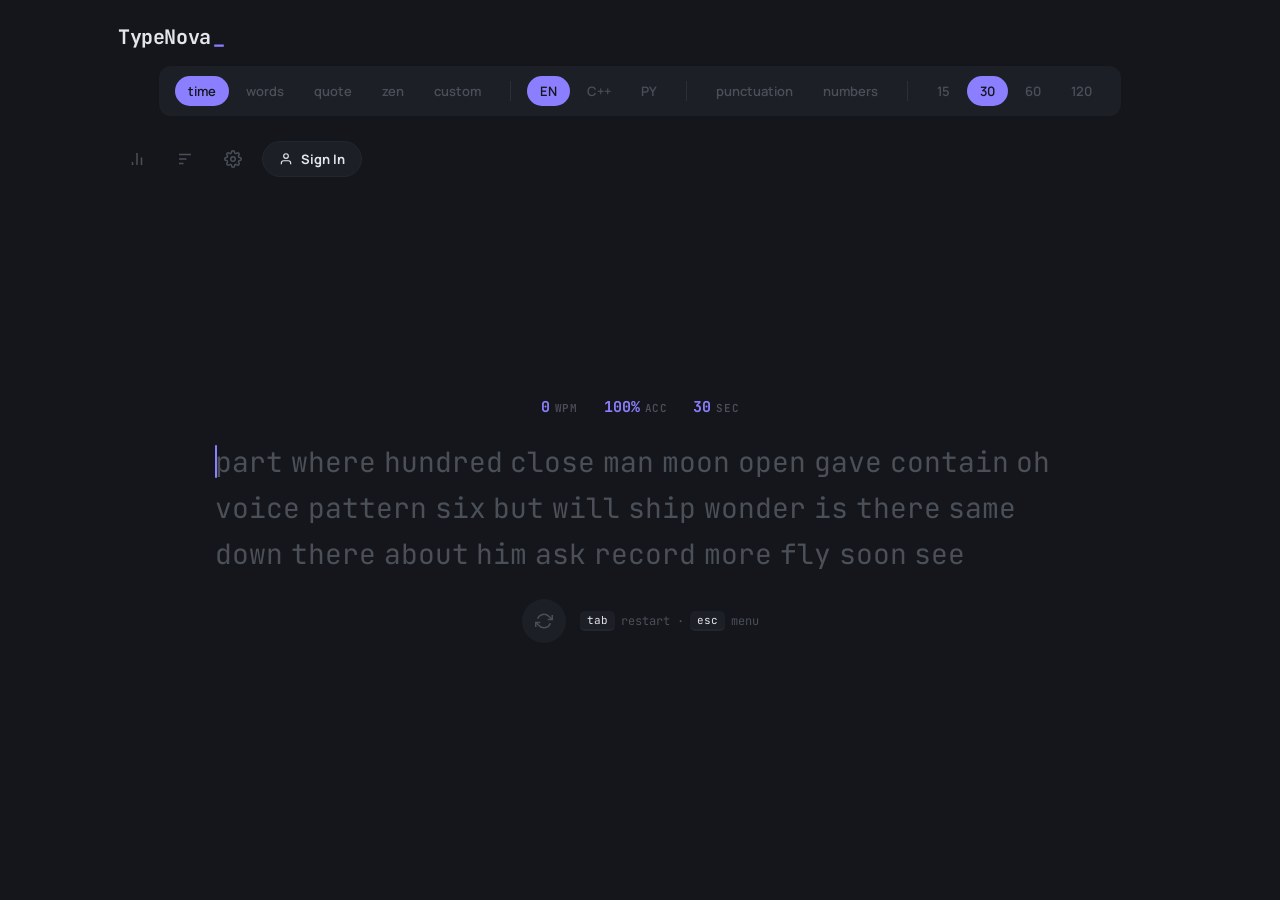
==== typenova_pro.html @ 2ad36eed "Type nova pro" ====
<!DOCTYPE html>
<html lang="en">
<head>
<meta charset="UTF-8">
<meta name="viewport" content="width=device-width, initial-scale=1.0, viewport-fit=cover">
<title>TypeNova Ultimate Edition</title>
<meta name="description" content="A fast, keyboard-first typing speed test with leaderboards, badges, and live stats.">
<link rel="preconnect" href="https://fonts.googleapis.com">
<link rel="preconnect" href="https://fonts.gstatic.com" crossorigin>
<link href="https://fonts.googleapis.com/css2?family=Manrope:wght@400;500;600;700;800&family=JetBrains+Mono:wght@400;500;600;700&family=Fira+Code:wght@400;500;600&family=IBM+Plex+Mono:wght@400;500;600&family=Space+Mono:wght@400;700&family=Roboto+Mono:wght@400;500;600&family=Source+Code+Pro:wght@400;500;600&display=swap" rel="stylesheet">
<style>
/* ============================= RESET & TOKENS ============================= */
*,*::before,*::after{box-sizing:border-box;margin:0;padding:0;}
html{color-scheme:dark;}
:root{
  --bg:#14161b; --panel:#1c1f26; --panel-2:#22262f; --text:#e4e6eb; --sub:#4b4f58;
  --error:#ff5c7a; --accent:#8b7fff; --accent2:#5eead4;
  --font-ui:'Manrope',sans-serif; --font-mono:'JetBrains Mono',monospace;
  --radius:10px; --shadow:0 20px 60px -20px rgba(0,0,0,.6);
}
.fs-sm{--test-fs:22px;} .fs-md{--test-fs:28px;} .fs-lg{--test-fs:34px;} .fs-xl{--test-fs:42px;}
@media (prefers-reduced-motion:reduce){ *,*::before,*::after{animation-duration:0.001ms !important;animation-iteration-count:1 !important;transition-duration:0.001ms !important;} }

body{
  min-height:100vh; background:var(--bg); color:var(--text); font-family:var(--font-ui);
  overflow-x:hidden; transition:background .25s ease,color .25s ease;
}
button,input,textarea{font:inherit;color:inherit;background:none;border:none;outline:none;}
button{cursor:pointer;} ul{list-style:none;} svg{display:block;}
::selection{background:var(--accent);color:var(--bg);}

/* ============================= LAYOUT & TOP BAR ============================= */
#app{ min-height:100vh; display:flex; flex-direction:column; max-width:1100px; margin:0 auto; padding:24px 28px 40px; }
#topBar{ display:flex; align-items:center; justify-content:space-between; gap:16px; flex-wrap:wrap; padding-bottom:22px; }
#logo{ font-family:var(--font-mono); font-weight:700; font-size:20px; letter-spacing:-0.02em; display:flex; align-items:center; gap:2px; user-select:none; }
#logo span{color:var(--accent);} #logoCaret{color:var(--accent); animation:blink 1s steps(1) infinite;}

#topRight{display:flex;align-items:center;gap:10px;}
.iconBtn{ width:38px;height:38px; display:flex;align-items:center;justify-content:center; border-radius:8px; color:var(--sub); transition:all .15s ease; }
.iconBtn:hover{background:var(--panel);color:var(--text);} .iconBtn:active{transform:scale(0.92);}
.iconBtn svg{width:18px;height:18px;}

/* Auth Button */
.userBtn { display: flex; align-items: center; gap: 8px; padding: 8px 16px; border-radius: 20px; background: var(--panel); color: var(--text); font-size: 13px; font-weight: 700; border: 1px solid var(--panel-2); transition: all 0.2s ease; cursor:pointer;}
.userBtn:hover { background: var(--panel-2); border-color: var(--accent); color: var(--accent); }
.userBtn svg { width: 14px; height: 14px; }
.userAvatar { width:20px; height:20px; border-radius:50%; background:var(--accent); color:var(--bg); display:none; align-items:center; justify-content:center; font-size:10px; font-weight:800; }

/* ---- mode config row ---- */
#modeConfig{ display:flex; align-items:center; justify-content:center; gap:10px; flex-wrap:wrap; padding:10px 16px; background:var(--panel); border-radius:12px; margin:0 auto 8px; transition:all .2s ease; }
#modeConfig.hidden{display:none;}
.configGroup{display:flex;align-items:center;gap:4px;flex-wrap:wrap;}
.configDivider{width:1px;height:20px;background:var(--sub);opacity:.35;margin:0 6px;}
.chip{ padding:6px 13px; border-radius:20px; font-size:13px; font-weight:600; color:var(--sub); display:flex;align-items:center;gap:6px; transition:all .15s ease; white-space:nowrap; }
.chip:hover{color:var(--text);} .chip.active{color:var(--bg);background:var(--accent);}
.chip svg{width:13px;height:13px;}
.toggleBtn.active{color:var(--accent2);background:transparent;}
.toggleBtn.active::after{content:'';display:inline-block;width:5px;height:5px;border-radius:50%;background:var(--accent2);margin-left:2px;}

#customPanel{ width:100%; display:flex; flex-direction:column; gap:10px; padding-top:8px; }
#customPanel.hidden{display:none;}
#customText{ width:100%;min-height:90px;resize:vertical; background:var(--panel-2); border-radius:8px;padding:12px; font-family:var(--font-mono);font-size:14px; color:var(--text); }
#customStartBtn{ align-self:flex-end; padding:8px 16px;border-radius:8px; background:var(--accent);color:var(--bg); font-weight:700;font-size:13px; }

/* ============================= TEST AREA ============================= */
#testWrap{ flex:1; display:flex; flex-direction:column; align-items:center; justify-content:center; gap:22px; padding:20px 0 40px; min-height:52vh; }
#liveStats{ display:flex;gap:26px; font-family:var(--font-mono); color:var(--accent); font-size:15px;font-weight:600; height:20px; }
#liveStats span{display:flex;align-items:baseline;gap:5px;}
#liveStats .lbl{color:var(--sub);font-size:11px;font-weight:600;text-transform:uppercase;letter-spacing:.06em;}
#liveStats .hidden{display:none;}

#typingArea{ position:relative; width:100%; max-width:850px; outline:none; cursor:text; }
#wordsViewport{ overflow:hidden; height:calc(var(--test-fs) * 1.65 * 3); transition:opacity .15s ease; }
#typingArea.blurred #wordsViewport{filter:blur(5px);opacity:.5;}
#focusHint{ position:absolute;inset:0; display:none; align-items:center;justify-content:center; font-size:14px;color:var(--sub); pointer-events:none; }
#typingArea.blurred #focusHint{display:flex;}

#wordsTrack{ display:flex;flex-wrap:wrap; align-content:flex-start; font-family:var(--font-mono); font-size:var(--test-fs); line-height:1.65; will-change:transform; transition:transform .2s ease; }
.word{ position:relative; margin:0 0.28em 0 0; white-space:nowrap; }
.letter{color:var(--sub);transition:color .06s ease;}
.letter.correct{color:var(--text);} .letter.incorrect{color:var(--error);} .letter.extra{color:var(--error);opacity:.65;}
.letter.missed{color:var(--error);text-decoration:underline;text-decoration-style:dotted;text-underline-offset:3px;}
.word.shake{animation:shake .18s ease;} .letter.flash{animation:flash .18s ease;}

#caret{ position:absolute;top:0;left:0; background:var(--accent); border-radius:1px; pointer-events:none; transition:transform .1s cubic-bezier(.3,.9,.4,1),opacity .1s ease; }
#caret.instant{transition:opacity .1s ease;} #caret.blink{animation:blink 1s steps(1) infinite;}
#caret.style-line{width:2px;} #caret.style-block{opacity:.28;} #caret.style-underline{opacity:1;} #caret.style-off{display:none;}
#hiddenInput{ position:absolute; opacity:0;pointer-events:none; width:1px;height:1px; }

#restartRow{ display:flex;align-items:center;gap:14px; }
#restartBtn{ width:44px;height:44px;border-radius:50%; background:var(--panel);color:var(--sub); display:flex;align-items:center;justify-content:center; transition:all .2s ease; }
#restartBtn:hover{background:var(--panel-2);color:var(--accent);}
#restartBtn.spin{transform:rotate(-360deg);}
#restartBtn svg{width:18px;height:18px;}
.hintText{font-size:12px;color:var(--sub);font-family:var(--font-mono);display:flex;align-items:center;gap:6px;}
kbd{ background:var(--panel); padding:2px 7px;border-radius:5px; font-family:var(--font-mono);font-size:11px; color:var(--text); border-bottom:2px solid var(--panel-2); }
#finishZenBtn{display:none;} #finishZenBtn.show{display:flex;}

/* ============================= RESULTS ============================= */
#resultsScreen{ flex:1; display:flex; flex-direction:column; align-items:center; justify-content:center; gap:26px; padding:20px 0 40px; animation:fadeUp .4s ease; }
#resultsScreen.hidden{display:none;}
#resultHead{ display:flex;align-items:baseline;gap:34px;flex-wrap:wrap;justify-content:center; }
#resultWpmBlock{text-align:left;}
#resultWpmBig{ font-family:var(--font-mono); font-weight:700; font-size:96px; line-height:1; color:var(--accent); letter-spacing:-0.03em; }
#resultWpmLabel{ font-size:13px;color:var(--sub);text-transform:uppercase;letter-spacing:.08em;font-weight:700;margin-top:6px; }
#resultAccBlock #resultAccBig{ font-family:var(--font-mono);font-weight:700;font-size:52px;color:var(--accent2);line-height:1; }
#resultAccBlock{text-align:left;}

#pbBadge{ display:none; align-items:center;gap:6px; padding:6px 14px;border-radius:20px; background:rgba(94,234,212,.12); color:var(--accent2); font-weight:700;font-size:12.5px; animation:pulse 1.6s ease infinite; }
#pbBadge.show{display:inline-flex;}
#failBadge{ display:none; padding:6px 14px;border-radius:20px; background:rgba(255,92,122,.12); color:var(--error);font-weight:700;font-size:12.5px; }
#failBadge.show{display:inline-block;}

#newBadgesPanel { display:none; flex-direction:column; align-items:center; gap:12px; padding:16px; background:var(--panel); border-radius:12px; border:1px solid var(--accent); animation:pulse 2s infinite; }
.badgeItem { display:inline-flex; align-items:center; gap:6px; padding:6px 12px; border-radius:20px; background:var(--panel-2); font-size:12px; font-weight:700; color:var(--accent2); }

#resultStatsGrid{ display:grid; grid-template-columns:repeat(4,minmax(110px,1fr)); gap:22px 34px; font-family:var(--font-mono); }
.statCell .statVal{font-size:20px;font-weight:600;color:var(--text);} .statCell .statLbl{font-size:11px;color:var(--sub);text-transform:uppercase;letter-spacing:.06em;margin-top:3px;}

#chartWrap{ width:100%;max-width:760px; background:var(--panel); border-radius:14px; padding:18px 18px 8px; }
#chartLegend{display:flex;gap:18px;font-size:11.5px;color:var(--sub);padding-bottom:6px;font-family:var(--font-mono);}
#chartLegend span{display:flex;align-items:center;gap:6px;}
.legendDot{width:8px;height:8px;border-radius:50%;}
#wpmChart{width:100%;height:170px;}
.chartLine{fill:none;stroke-width:2;stroke-linejoin:round;stroke-linecap:round;}
.chartLineWpm{stroke:var(--accent);} .chartLineRaw{stroke:var(--accent2);stroke-dasharray:4 4;opacity:.7;}
.chartErrTick{fill:var(--error);} .chartAxisText{fill:var(--sub);font-family:var(--font-mono);font-size:9px;} .chartGrid{stroke:var(--sub);stroke-opacity:.12;}

#recentWrap{width:100%;max-width:760px;}
#recentWrap h4{font-size:11px;color:var(--sub);text-transform:uppercase;letter-spacing:.07em;margin-bottom:8px;font-weight:700;}
#recentList{display:flex;flex-direction:column;gap:4px;}
.recentRow{ display:flex;justify-content:space-between;align-items:center; padding:8px 12px;border-radius:8px;background:var(--panel); font-family:var(--font-mono);font-size:12.5px;color:var(--sub); }
.recentRow b{color:var(--text);} .recentRow .rMode{color:var(--sub);}

#resultActions{display:flex;gap:12px;}
.btnPrimary,.btnGhost{ padding:11px 22px;border-radius:10px;font-weight:700;font-size:13.5px; display:flex;align-items:center;gap:8px; transition:transform .15s ease,background .15s ease; }
.btnPrimary{background:var(--accent);color:var(--bg);} .btnPrimary:hover{transform:translateY(-1px);}
.btnGhost{background:var(--panel);color:var(--text);} .btnGhost:hover{background:var(--panel-2);}

/* ============================= OVERLAYS ============================= */
.overlay{ position:fixed;inset:0; background:rgba(6,7,9,.6); backdrop-filter:blur(6px); display:flex;align-items:center;justify-content:center; z-index:50; padding:24px; animation:fadeIn .15s ease; }
.overlay.hidden{display:none;}
.modalPanel{ width:100%;max-width:640px;max-height:80vh;overflow-y:auto; background:var(--panel);border-radius:16px; padding:26px 26px 30px; box-shadow:var(--shadow); }
.modalPanel::-webkit-scrollbar{width:8px;} .modalPanel::-webkit-scrollbar-thumb{background:var(--panel-2);border-radius:8px;}
.modalHead{display:flex;justify-content:space-between;align-items:center;margin-bottom:18px;}
.modalHead h2{font-size:17px;font-weight:800; display:flex; align-items:center; gap:8px;}

/* Auth & Leaderboard Custom UI */
.authInput { width:100%; background:var(--panel-2); color:var(--text); padding:12px 16px; border-radius:10px; font-size:14px; font-family:var(--font-mono); margin-bottom:12px; border:1px solid transparent; transition:border 0.2s;}
.authInput:focus { border-color:var(--accent); }
.authBtn { width:100%; padding:12px; border-radius:10px; background:var(--accent); color:var(--bg); font-weight:700; font-size:14px; margin-top:8px; transition:transform 0.1s;}
.authBtn:active { transform:scale(0.98); }
.lbRow { display:flex; justify-content:space-between; align-items:center; padding:12px 16px; border-radius:10px; background:var(--panel-2); margin-bottom:8px; transition:transform 0.1s; }
.lbRow:hover { transform:translateX(4px); border-left:3px solid var(--accent); }
.lbRank { font-family:var(--font-mono); font-weight:800; font-size:16px; color:var(--sub); width:30px; }
.lbUser { flex:1; font-weight:700; font-size:14px; display:flex; align-items:center; gap:8px;}
.lbWpm { font-family:var(--font-mono); font-weight:800; font-size:20px; color:var(--accent); }
.lbBadges { display:flex; gap:4px; margin-right: 12px; }
.badgeIcon { font-size:14px; cursor:help; }

/* Settings Panels */
.settingsSection{margin-bottom:22px;}
.settingsSection h3{ font-size:11px;color:var(--sub);text-transform:uppercase;letter-spacing:.08em; margin-bottom:12px;font-weight:700; }
.settingRow{ display:flex;justify-content:space-between;align-items:center; padding:9px 0;gap:14px;flex-wrap:wrap; }
.settingRow > span:first-child{font-size:13.5px;color:var(--text);font-weight:600;}
.segGroup{display:flex;gap:4px;background:var(--panel-2);padding:3px;border-radius:9px;}
.segGroup button{ padding:6px 12px;border-radius:6px;font-size:12px;font-weight:700;color:var(--sub); transition:all .15s ease; }
.segGroup button.active{background:var(--accent);color:var(--bg);}
.switch{ width:38px;height:22px;border-radius:20px;background:var(--panel-2); position:relative;transition:background .15s ease;flex-shrink:0; }
.switch::after{ content:'';position:absolute;top:2px;left:2px;width:18px;height:18px;border-radius:50%; background:var(--sub);transition:transform .15s ease,background .15s ease; }
.switch.on{background:rgba(139,127,255,.25);} .switch.on::after{transform:translateX(16px);background:var(--accent);}

.themeGrid{display:grid;grid-template-columns:repeat(auto-fill,minmax(130px,1fr));gap:10px;}
.themeSwatch{ display:flex;align-items:center;gap:8px; padding:8px 10px;border-radius:9px;background:var(--panel-2); border:1.5px solid transparent; font-size:12px;font-weight:700; transition:border-color .15s ease; }
.themeSwatch.active{border-color:var(--accent);}
.swatchDots{display:flex;gap:3px;} .swatchDot{width:9px;height:9px;border-radius:50%;}
select.selectMini{ background:var(--panel-2);padding:7px 10px;border-radius:7px;font-size:12.5px;font-weight:600; max-width:170px; }
input[type=range]{width:110px;accent-color:var(--accent);}
.settingsFooterRow{display:flex;gap:10px;margin-top:6px;}
.smallGhostBtn{ padding:8px 14px;border-radius:8px;background:var(--panel-2);color:var(--sub);font-size:12px;font-weight:700; }
.smallGhostBtn:hover{color:var(--error);}

/* ---- command palette ---- */
#paletteInputRow{display:flex;align-items:center;gap:10px;padding:14px 18px;border-bottom:1px solid var(--panel-2);}
#paletteInputRow svg{width:16px;height:16px;color:var(--sub);flex-shrink:0;}
#paletteInput{flex:1;font-size:14px;color:var(--text);} #paletteInput::placeholder{color:var(--sub);}
#paletteList{max-height:340px;overflow-y:auto;padding:8px;}
.paletteItem{ display:flex;justify-content:space-between;align-items:center; padding:10px 12px;border-radius:8px;font-size:13.5px;color:var(--text); cursor:pointer;}
.paletteItem .pCat{color:var(--sub);font-size:11px;} .paletteItem.sel{background:var(--panel-2);}
.paletteEmpty{padding:20px;text-align:center;color:var(--sub);font-size:13px;}

/* ---- toast ---- */
#toast{ position:fixed;bottom:26px;left:50%; transform:translate(-50%,20px); background:var(--panel);color:var(--text); padding:11px 20px;border-radius:24px; font-size:13px;font-weight:600; box-shadow:var(--shadow); opacity:0;pointer-events:none; transition:opacity .2s ease,transform .2s ease; z-index:80; display:flex;align-items:center;gap:8px; }
#toast.show{opacity:1;transform:translate(-50%,0);} #toast .dot{width:6px;height:6px;border-radius:50%;background:var(--accent2);}

/* ============================= ANIMATIONS ============================= */
@keyframes blink{0%,50%{opacity:1;}50.01%,100%{opacity:0;}}
@keyframes shake{ 0%,100%{transform:translateX(0);} 25%{transform:translateX(-4px);} 75%{transform:translateX(4px);} }
@keyframes flash{0%{filter:brightness(1.8);}100%{filter:brightness(1);}}
@keyframes fadeUp{from{opacity:0;transform:translateY(14px);}to{opacity:1;transform:translateY(0);}}
@keyframes fadeIn{from{opacity:0;}to{opacity:1;}}
@keyframes pulse{0%,100%{box-shadow:0 0 0 0 rgba(94,234,212,.35);}50%{box-shadow:0 0 0 6px rgba(94,234,212,0);}}

@media (max-width:720px){
  #app{padding:16px 16px 28px;} #resultWpmBig{font-size:64px;} #resultAccBlock #resultAccBig{font-size:36px;}
  #resultStatsGrid{grid-template-columns:repeat(2,1fr);gap:16px 24px;}
  .fs-md{--test-fs:22px;} .fs-lg{--test-fs:26px;} .fs-xl{--test-fs:32px;}
  #resultHead{gap:20px;} #modeConfig{gap:6px;padding:8px 10px;} .configDivider{margin:0 3px;}
}
</style>
</head>
<body>
<div id="app">

  <!-- ===================== TOP BAR ===================== -->
  <header id="topBar">
    <div id="logo">TypeNova<span id="logoCaret">_</span></div>

    <div id="modeConfig">
      <div class="configGroup" id="modeGroup">
        <button class="chip active" data-mode="time">time</button>
        <button class="chip" data-mode="words">words</button>
        <button class="chip" data-mode="quote">quote</button>
        <button class="chip" data-mode="zen">zen</button>
        <button class="chip" data-mode="custom">custom</button>
      </div>
      <div class="configDivider" id="divider1"></div>
      
      <div class="configGroup" id="langGroup">
        <button class="chip active" data-lang="english">EN</button>
        <button class="chip" data-lang="c_code">C++</button>
        <button class="chip" data-lang="python">PY</button>
      </div>
      <div class="configDivider" id="divider3"></div>

      <div class="configGroup" id="toggleGroup">
        <button class="chip toggleBtn" data-toggle="punctuation">punctuation</button>
        <button class="chip toggleBtn" data-toggle="numbers">numbers</button>
      </div>
      <div class="configDivider" id="divider2"></div>
      <div class="configGroup" id="amountGroup">
        <!-- Injected via JS -->
      </div>

      <div id="customPanel" class="hidden">
        <textarea id="customText" placeholder="Paste or type the text you want to practice on…"></textarea>
        <button id="customStartBtn">Start test →</button>
      </div>
    </div>

    <div id="topRight">
      <button class="iconBtn" id="leaderboardBtn" title="Global Leaderboard">
        <svg viewBox="0 0 24 24" fill="none" stroke="currentColor" stroke-width="2"><path d="M18 20V10M12 20V4M6 20v-4"/></svg>
      </button>
      <button class="iconBtn" id="paletteBtn" title="Command menu (Esc)">
        <svg viewBox="0 0 24 24" fill="none" stroke="currentColor" stroke-width="2"><path d="M4 6h16M4 12h10M4 18h6"/></svg>
      </button>
      <button class="iconBtn" id="settingsBtn" title="Settings">
        <svg viewBox="0 0 24 24" fill="none" stroke="currentColor" stroke-width="2"><circle cx="12" cy="12" r="3"/><path d="M19.4 15a1.65 1.65 0 00.33 1.82l.06.06a2 2 0 11-2.83 2.83l-.06-.06a1.65 1.65 0 00-1.82-.33 1.65 1.65 0 00-1 1.51V21a2 2 0 01-4 0v-.09A1.65 1.65 0 009 19.4a1.65 1.65 0 00-1.82.33l-.06.06a2 2 0 11-2.83-2.83l.06-.06A1.65 1.65 0 004.6 15a1.65 1.65 0 00-1.51-1H3a2 2 0 010-4h.09A1.65 1.65 0 004.6 9a1.65 1.65 0 00-.33-1.82l-.06-.06a2 2 0 112.83-2.83l.06.06A1.65 1.65 0 009 4.6a1.65 1.65 0 001-1.51V3a2 2 0 014 0v.09a1.65 1.65 0 001 1.51 1.65 1.65 0 001.82-.33l.06-.06a2 2 0 112.83 2.83l-.06.06A1.65 1.65 0 0019.4 9a1.65 1.65 0 001.51 1H21a2 2 0 010 4h-.09a1.65 1.65 0 00-1.51 1z"/></svg>
      </button>
      <button class="userBtn" id="authTriggerBtn">
        <div class="userAvatar" id="userAvatar">?</div>
        <svg id="authIcon" viewBox="0 0 24 24" fill="none" stroke="currentColor" stroke-width="2"><path d="M20 21v-2a4 4 0 0 0-4-4H8a4 4 0 0 0-4 4v2"/><circle cx="12" cy="7" r="4"/></svg>
        <span id="authLabel">Sign In</span>
      </button>
    </div>
  </header>

  <!-- ===================== TEST AREA ===================== -->
  <main id="testWrap">
    <div id="liveStats">
      <span id="liveWpmWrap"><b id="liveWpm">0</b><span class="lbl">wpm</span></span>
      <span id="liveAccWrap"><b id="liveAcc">100%</b><span class="lbl">acc</span></span>
      <span id="liveTimeWrap"><b id="liveTime">30</b><span class="lbl" id="liveTimeLbl">sec</span></span>
    </div>
    <div id="typingArea" tabindex="0">
      <div id="wordsViewport"><div id="wordsTrack"></div></div>
      <div id="caret" class="style-line"></div>
      <div id="focusHint">click here or press any key to focus</div>
      <input id="hiddenInput" autocomplete="off" autocapitalize="off" autocorrect="off" spellcheck="false" maxlength="1">
    </div>
    <div id="restartRow">
      <button id="restartBtn" title="Restart (Tab)"><svg viewBox="0 0 24 24" fill="none" stroke="currentColor" stroke-width="2"><path d="M23 4v6h-6M1 20v-6h6"/><path d="M3.51 9a9 9 0 0114.85-3.36L23 10M1 14l4.64 4.36A9 9 0 0020.49 15"/></svg></button>
      <span class="hintText"><kbd>tab</kbd> restart · <kbd>esc</kbd> menu</span>
      <button id="finishZenBtn" class="btnGhost">Finish test</button>
    </div>
  </main>

  <!-- ===================== RESULTS ===================== -->
  <section id="resultsScreen" class="hidden">
    <div id="resultHead">
      <div id="resultWpmBlock"><div id="resultWpmBig">0</div><div id="resultWpmLabel">words / min</div></div>
      <div id="resultAccBlock"><div id="resultAccBig">0%</div><div id="resultWpmLabel">accuracy</div></div>
      <span id="pbBadge">★ new personal best</span>
      <span id="failBadge">test failed</span>
    </div>

    <!-- Achievement Unlock Notification -->
    <div id="newBadgesPanel">
        <span style="font-size: 11px; color: var(--sub); text-transform: uppercase; font-weight: 800;">Achievement Unlocked!</span>
        <div id="newBadgesContainer" style="display:flex; gap:8px;"></div>
    </div>

    <div id="resultStatsGrid">
      <div class="statCell"><div class="statVal" id="statRaw">0</div><div class="statLbl">raw wpm</div></div>
      <div class="statCell"><div class="statVal" id="statConsistency">0%</div><div class="statLbl">consistency</div></div>
      <div class="statCell"><div class="statVal" id="statChars">0/0/0/0</div><div class="statLbl">chars (ok/err/ex/mis)</div></div>
      <div class="statCell"><div class="statVal" id="statTime">0s</div><div class="statLbl">time</div></div>
      <div class="statCell"><div class="statVal" id="statMode">time 30</div><div class="statLbl">test mode</div></div>
      <div class="statCell"><div class="statVal" id="statDiff">normal</div><div class="statLbl">difficulty</div></div>
    </div>

    <div id="chartWrap">
      <div id="chartLegend">
        <span><i class="legendDot" style="background:var(--accent)"></i>wpm</span>
        <span><i class="legendDot" style="background:var(--accent2)"></i>raw</span>
        <span><i class="legendDot" style="background:var(--error)"></i>error</span>
      </div>
      <svg id="wpmChart" viewBox="0 0 700 170" preserveAspectRatio="none"></svg>
    </div>

    <div id="recentWrap">
      <h4>recent tests</h4>
      <div id="recentList"></div>
    </div>

    <div id="resultActions">
      <button class="btnPrimary" id="nextTestBtn">Next test <kbd style="background:rgba(0,0,0,.2);border-color:transparent;color:inherit">tab</kbd></button>
      <button class="btnGhost" id="repeatTestBtn">Repeat</button>
    </div>
  </section>
</div>

<!-- ===================== AUTH & PROFILE OVERLAY ===================== -->
<div class="overlay hidden" id="authOverlay">
  <div class="modalPanel">
    <div class="modalHead">
      <h2 id="authModalTitle">Sign In</h2>
      <button class="iconBtn" onclick="closeModal('authOverlay')"><svg viewBox="0 0 24 24" fill="none" stroke="currentColor" stroke-width="2"><path d="M18 6L6 18M6 6l12 12"/></svg></button>
    </div>
    <div id="loginView">
        <p style="font-size:13px; color:var(--sub); margin-bottom:20px;">Log in to save your personal bests, earn achievement badges, and climb the global leaderboard.</p>
        <input type="text" id="usernameInput" class="authInput" placeholder="Enter Username (e.g. Guest_Typist)" autocomplete="off">
        <button class="authBtn" onclick="handleLogin()">Authenticate Terminal</button>
    </div>
    <div id="profileView" class="hidden">
        <div style="display:flex; align-items:center; gap:16px; margin-bottom:24px;">
            <div class="userAvatar" id="profileAvatar" style="width:60px; height:60px; font-size:24px; display:flex;">?</div>
            <div>
                <h3 id="profileName" style="font-size:20px; font-weight:800; color:var(--text);">Username</h3>
                <p id="profileHighscore" style="font-size:14px; font-family:var(--font-mono); color:var(--accent);">Highscore: 0 WPM</p>
            </div>
        </div>
        <div style="margin-bottom:20px;">
            <span style="font-size:11px; color:var(--sub); text-transform:uppercase; font-weight:800;">Earned Badges</span>
            <div id="profileBadges" style="display:flex; gap:8px; flex-wrap:wrap; margin-top:8px;"></div>
        </div>
        <button class="authBtn" style="background:var(--panel-2); color:var(--error);" onclick="handleLogout()">Sign Out</button>
    </div>
  </div>
</div>

<!-- ===================== LEADERBOARD OVERLAY ===================== -->
<div class="overlay hidden" id="leaderboardOverlay">
  <div class="modalPanel" style="max-width: 650px;">
    <div class="modalHead">
      <h2><svg viewBox="0 0 24 24" width="20" fill="none" stroke="var(--accent)" stroke-width="2"><path d="M18 20V10M12 20V4M6 20v-4"/></svg> Global Leaderboard</h2>
      <button class="iconBtn" onclick="closeModal('leaderboardOverlay')"><svg viewBox="0 0 24 24" fill="none" stroke="currentColor" stroke-width="2"><path d="M18 6L6 18M6 6l12 12"/></svg></button>
    </div>
    <div id="leaderboardList">
        <!-- Rendered via JS -->
    </div>
  </div>
</div>

<!-- ===================== SETTINGS OVERLAY ===================== -->
<div class="overlay hidden" id="settingsOverlay">
  <div class="modalPanel">
    <div class="modalHead">
      <h2>Settings</h2>
      <button class="iconBtn" id="closeSettingsBtn"><svg viewBox="0 0 24 24" fill="none" stroke="currentColor" stroke-width="2"><path d="M18 6L6 18M6 6l12 12"/></svg></button>
    </div>
    <div class="settingsSection">
      <h3>Behavior</h3>
      <div class="settingRow">
        <span>Difficulty</span>
        <div class="segGroup" data-setting="difficulty">
          <button data-val="normal">normal</button><button data-val="expert">expert</button><button data-val="master">master</button>
        </div>
      </div>
      <div class="settingRow">
        <span>Stop on error</span>
        <div class="segGroup" data-setting="stopOnError">
          <button data-val="off">off</button><button data-val="word">word</button><button data-val="letter">letter</button>
        </div>
      </div>
      <div class="settingRow"><span>Blind mode</span><button class="switch" data-setting="blindMode"></button></div>
    </div>
    <div class="settingsSection">
      <h3>Sound (TypeNova Mechanical Synth)</h3>
      <div class="settingRow"><span>Click sound</span><button class="switch" data-setting="soundOnClick"></button></div>
      <div class="settingRow"><span>Volume</span><input type="range" min="0" max="1" step="0.05" id="volumeSlider"></div>
    </div>
    <div class="settingsSection">
      <h3>Caret</h3>
      <div class="settingRow">
        <span>Style</span>
        <div class="segGroup" data-setting="caretStyle">
          <button data-val="line">line</button><button data-val="block">block</button><button data-val="underline">underline</button><button data-val="off">off</button>
        </div>
      </div>
      <div class="settingRow"><span>Smooth caret</span><button class="switch" data-setting="smoothCaret"></button></div>
      <div class="settingRow"><span>Blink</span><button class="switch" data-setting="caretBlink"></button></div>
    </div>
    <div class="settingsSection">
      <h3>Appearance</h3>
      <div class="settingRow"><span>Theme</span></div>
      <div class="themeGrid" id="themeGrid"></div>
      <div class="settingRow" style="margin-top:14px;"><span>Font</span><select class="selectMini" id="fontSelect"></select></div>
      <div class="settingRow">
        <span>Font size</span>
        <div class="segGroup" data-setting="fontSize">
          <button data-val="sm">S</button><button data-val="md">M</button><button data-val="lg">L</button><button data-val="xl">XL</button>
        </div>
      </div>
    </div>
    <div class="settingsSection">
      <h3>Live stats</h3>
      <div class="settingRow"><span>Live WPM</span><button class="switch" data-setting="liveWpm"></button></div>
      <div class="settingRow"><span>Live accuracy</span><button class="switch" data-setting="liveAcc"></button></div>
      <div class="settingRow"><span>Live timer / progress</span><button class="switch" data-setting="liveTimer"></button></div>
    </div>
    <div class="settingsSection">
      <h3>Data</h3>
      <div class="settingsFooterRow">
        <button class="smallGhostBtn" id="resetSettingsBtn">Reset settings</button>
        <button class="smallGhostBtn" id="clearHistoryBtn">Clear history &amp; PBs</button>
      </div>
    </div>
  </div>
</div>

<!-- ===================== COMMAND PALETTE OVERLAY ===================== -->
<div class="overlay hidden" id="paletteOverlay">
  <div class="modalPanel" id="commandPalette" style="padding:0;">
    <div id="paletteInputRow">
      <svg viewBox="0 0 24 24" fill="none" stroke="currentColor" stroke-width="2"><circle cx="11" cy="11" r="8"/><path d="M21 21l-4.35-4.35"/></svg>
      <input id="paletteInput" placeholder="Type a command…" autocomplete="off">
    </div>
    <ul id="paletteList"></ul>
  </div>
</div>

<div id="toast"><i class="dot"></i><span id="toastText"></span></div>

<script>
(function(){
"use strict";

/* ============================================================
   DOM UTILITIES
   ============================================================ */
var $ = function(id){ return document.getElementById(id); };

/* ============================================================
   CLIENT-SIDE DATABASE & AUTH LOGIC (localStorage)
   ============================================================ */
const DEFAULT_USERS = {
    "KULKARNI PRANAV PRAHALAD": { wpm: 145, tests: 112, badges: ["🏆 C-Syntax Master", "⚡ RTX Overclocked", "⌨️ Fast Fingers"] },
    "Vikram Choudhar": { wpm: 121, tests: 45, badges: ["🔥 Speed Demon", "⌨️ Fast Fingers"] },
    "Guest_Typist": { wpm: 85, tests: 12, badges: ["⌨️ Fast Fingers"] }
};

let UsersDB = JSON.parse(localStorage.getItem("typenova_users")) || DEFAULT_USERS;
let currentUser = localStorage.getItem("typenova_current_user") || null;

function saveDB() {
    localStorage.setItem("typenova_users", JSON.stringify(UsersDB));
    localStorage.setItem("typenova_current_user", currentUser || "");
}

function updateAuthUI() {
    const lbl = $("authLabel"), icon = $("authIcon"), avatar = $("userAvatar");
    if (currentUser) {
        lbl.textContent = currentUser.split(" ")[0]; 
        icon.style.display = "none";
        avatar.style.display = "flex";
        avatar.textContent = currentUser.charAt(0).toUpperCase();
    } else {
        lbl.textContent = "Sign In";
        icon.style.display = "block";
        avatar.style.display = "none";
    }
}

window.handleLogin = function() {
    const input = $("usernameInput").value.trim();
    if (!input) return;
    if (!UsersDB[input]) UsersDB[input] = { wpm: 0, tests: 0, badges: [] }; 
    currentUser = input; saveDB(); updateAuthUI(); closeModal('authOverlay');
    $("usernameInput").value = "";
    showToast(`Welcome back, ${currentUser.split(" ")[0]}`);
};

window.handleLogout = function() {
    currentUser = null; saveDB(); updateAuthUI(); closeModal('authOverlay');
    showToast("Signed out successfully");
};

window.openAuthModal = function() {
    $("authOverlay").classList.remove("hidden");
    if (currentUser) {
        $("loginView").classList.add("hidden");
        $("profileView").classList.remove("hidden");
        $("authModalTitle").textContent = "Player Profile";
        $("profileName").textContent = currentUser;
        $("profileAvatar").textContent = currentUser.charAt(0).toUpperCase();
        $("profileHighscore").textContent = `Global Highscore: ${UsersDB[currentUser].wpm} WPM`;
        
        const badgeBox = $("profileBadges");
        badgeBox.innerHTML = "";
        const userBadges = UsersDB[currentUser].badges;
        if (userBadges.length === 0) badgeBox.innerHTML = "<span style='color:var(--sub); font-size:12px;'>No badges earned yet. Keep typing!</span>";
        userBadges.forEach(b => badgeBox.innerHTML += `<div class="badgeItem">${b}</div>`);
    } else {
        $("loginView").classList.remove("hidden");
        $("profileView").classList.add("hidden");
        $("authModalTitle").textContent = "Sign In";
        setTimeout(() => $("usernameInput").focus(), 50);
    }
};

window.closeModal = function(id) { 
    var el = typeof id === "string" ? $(id) : id;
    if(el) el.classList.add("hidden"); 
    focusInput(); 
};

window.openLeaderboard = function() {
    $("leaderboardOverlay").classList.remove("hidden");
    const list = $("leaderboardList"); list.innerHTML = "";
    
    const sortedUsers = Object.keys(UsersDB).sort((a, b) => UsersDB[b].wpm - UsersDB[a].wpm);
    sortedUsers.forEach((user, index) => {
        const data = UsersDB[user];
        const isMe = user === currentUser;
        let badgesHTML = data.badges.map(b => `<span class="badgeIcon" title="${b}">${b.split(' ')[0]}</span>`).join('');
        list.innerHTML += `
            <div class="lbRow" style="${isMe ? 'border-left: 3px solid var(--accent); background: var(--panel);' : ''}">
                <div class="lbRank">#${index + 1}</div>
                <div class="lbUser">${user} ${isMe ? '<span style="font-size:10px; color:var(--accent); background:rgba(139,127,255,0.2); padding:2px 6px; border-radius:4px;">YOU</span>' : ''}</div>
                <div class="lbBadges">${badgesHTML}</div>
                <div class="lbWpm">${data.wpm} <span style="font-size:10px; color:var(--sub);">WPM</span></div>
            </div>
        `;
    });
};

/* ============================================================
   DATA (TypeNova Integrated Dictionaries)
   ============================================================ */
var DICTIONARIES = {
  english: ["the","of","and","a","to","in","is","you","that","it","he","was","for","on","are","as","with","his","they","at","be","this","have","from","or","one","had","by","word","but","not","what","all","were","when","your","can","said","there","use","each","which","she","how","their","will","other","about","out","many","then","them","these","would","make","like","him","into","time","has","look","two","more","write","see","number","way","could","people","than","first","water","been","who","its","now","find","long","down","day","did","get","come","made","may","part","over","new","sound","only","little","work","know","place","year","live","back","give","most","very","after","thing","name","good","sentence","man","think","say","great","where","help","through","much","before","line","right","too","mean","old","any","same","tell","boy","follow","came","want","show","also","around","form","three","small","set","put","end","does","another","well","large","must","big","even","such","because","turn","here","why","ask","went","men","read","need","land","different","home","move","try","kind","hand","picture","again","change","off","play","spell","air","away","animal","house","point","page","letter","mother","answer","found","study","still","learn","should","world","school","grow","food","under","last","never","us","left","late","run","dont","while","press","close","night","real","few","north","open","seem","together","next","white","children","begin","got","walk","example","ease","paper","group","always","music","those","both","mark","often","letters","until","mile","river","car","feet","care","second","enough","plain","girl","usual","young","ready","above","ever","red","list","though","feel","talk","bird","soon","body","dog","family","direct","leave","song","measure","state","product","black","short","numeral","class","wind","question","happen","complete","ship","area","half","rock","order","fire","south","problem","piece","told","knew","pass","since","top","whole","king","space","heard","best","hour","better","true","during","hundred","five","remember","step","early","hold","west","ground","interest","reach","fast","verb","sing","listen","six","table","travel","less","morning","ten","simple","several","vowel","toward","war","lay","against","pattern","slow","center","love","person","money","serve","appear","road","map","science","rule","govern","pull","cold","notice","voice","unit","power","town","fine","certain","fly","fall","lead","cry","dark","machine","note","wait","plan","figure","star","box","noun","field","rest","correct","able","pound","done","beauty","drive","stood","contain","front","teach","week","final","gave","green","oh","quick","develop","ocean","warm","free","minute","strong","special","mind","behind","clear","tail","produce","fact","street","inch","multiply","nothing","course","stay","wheel","full","force","blue","object","decide","surface","deep","moon","island","foot","system","busy","test","record","boat","common","gold","possible","plane","stead","dry","wonder","laugh","thousand","ago","ran","check","game","shape","equate","hot","miss","brought","heat","snow","tire","bring","yes","distant","fill","east","paint","language","among"],
  c_code: "int main() { char str[50]; printf(hello); return 0; } for(int i=0; i<10; i++) while(x>0) if(cond) else switch(v) case 1: break; struct Node { int d; Node* n; }; void func(int* p) malloc(sizeof(int)) free(p) #include <stdio.h> size_t strcpy()".split(" "),
  python: "def function(args): return True class Object: __init__(self): pass import os sys from datetime import timedelta if __name__ == '__main__': list_comp = [x for x in range(10)] dict_val = {'key': 'value'} try: except Exception as e: print(f'{var}') yield lambda x: x+1".split(" ")
};

var QUOTES = {
  short:[ "Practice does not make perfect. Practice reduces the distance between intention and result.", "A quiet room and a warm cup of coffee are the best editing tools you will ever own." ],
  medium:[ "Somewhere between the first clumsy attempt and true fluency lies a long stretch of unglamorous repetition, the kind nobody photographs or celebrates, yet it is exactly what separates those who quit from those who simply keep going." ],
  long:[ "Long before typing was measured in words per minute, clerks and typesetters were praised simply for legibility, for consistency, for hands that did not tire by the fortieth page. Speed came later, once machines could keep pace with thought, and once someone decided that faster was also better." ]
};

var THEMES = [
  {id:"telegraph",name:"Telegraph",bg:"#14161b",panel:"#1c1f26",panel2:"#22262f",text:"#e4e6eb",sub:"#4b4f58",error:"#ff5c7a",accent:"#8b7fff",accent2:"#5eead4"},
  {id:"nightowl",name:"Nightowl",bg:"#0f1720",panel:"#16212b",panel2:"#1c2b37",text:"#d6e2e8",sub:"#3e5361",error:"#ff6b6b",accent:"#63d2ff",accent2:"#f5c15c"},
  {id:"dune",name:"Dune",bg:"#1b140e",panel:"#251c13",panel2:"#2d2318",text:"#f0e4d3",sub:"#6b5a45",error:"#e85c4a",accent:"#e8a33d",accent2:"#7fb77e"},
  {id:"terminal",name:"Terminal",bg:"#0b0f0c",panel:"#121712",panel2:"#182018",text:"#c9f5d0",sub:"#3c4f3e",error:"#ff6b6b",accent:"#4affa0",accent2:"#4ad6ff"}
];

var FONTS = ["JetBrains Mono","Fira Code","IBM Plex Mono","Space Mono","Roboto Mono","Source Code Pro"];
var TIME_OPTIONS = [15,30,60,120];
var WORD_OPTIONS = [10,25,50,100];

var DEFAULT_SETTINGS = {
  difficulty:"normal", stopOnError:"off", blindMode:false, soundOnClick:true, soundVolume:0.4,
  caretStyle:"line", smoothCaret:true, caretBlink:true, theme:"telegraph", font:"JetBrains Mono", fontSize:"md",
  liveWpm:true, liveAcc:true, liveTimer:true
};
var DEFAULT_TESTCONFIG = { mode:"time", time:30, words:25, quoteLen:"medium", lang:"english", punctuation:false, numbers:false };

var settings = loadJSON("tempo_settings", DEFAULT_SETTINGS);
var cfg = loadJSON("tempo_testconfig", DEFAULT_TESTCONFIG);
var pbs = loadJSON("tempo_pbs", {});
var history = loadJSON("tempo_history", []);
var T = null; 

function loadJSON(key,fallback){
  try{ var raw = localStorage.getItem(key); if(!raw) return JSON.parse(JSON.stringify(fallback)); return Object.assign({}, fallback, JSON.parse(raw)); }
  catch(e){ return JSON.parse(JSON.stringify(fallback)); }
}
function loadArr(key){ try{ var raw = localStorage.getItem(key); return raw ? JSON.parse(raw) : []; }catch(e){ return []; } }
function saveSettings(){ try{ localStorage.setItem("tempo_settings", JSON.stringify(settings)); }catch(e){} }
function saveConfig(){ try{ localStorage.setItem("tempo_testconfig", JSON.stringify(cfg)); }catch(e){} }
function savePbs(){ try{ localStorage.setItem("tempo_pbs", JSON.stringify(pbs)); }catch(e){} }
function saveHistory(){ try{ localStorage.setItem("tempo_history", JSON.stringify(history)); }catch(e){} }

var modeGroup = $("modeGroup"), langGroup = $("langGroup"), toggleGroup = $("toggleGroup"), amountGroup = $("amountGroup");
var customPanel = $("customPanel"), customText = $("customText"), customStartBtn = $("customStartBtn");
var typingArea = $("typingArea"), wordsTrack = $("wordsTrack"), wordsViewport = $("wordsViewport");
var caretEl = $("caret"), hiddenInput = $("hiddenInput");
var liveStats = $("liveStats"), liveWpmEl = $("liveWpm"), liveAccEl = $("liveAcc"), liveTimeEl = $("liveTime"), liveTimeLbl = $("liveTimeLbl");
var restartBtn = $("restartBtn"), finishZenBtn = $("finishZenBtn"), resultsScreen = $("resultsScreen"), modeConfigEl = $("modeConfig");
var toastEl = $("toast"), toastText = $("toastText");

/* ============================================================
   THEME & UI BINDINGS
   ============================================================ */
function applyTheme(id){
  var t = THEMES.find(function(x){return x.id===id;}) || THEMES[0];
  var root = document.documentElement.style;
  root.setProperty("--bg", t.bg); root.setProperty("--panel", t.panel); root.setProperty("--panel-2", t.panel2);
  root.setProperty("--text", t.text); root.setProperty("--sub", t.sub); root.setProperty("--error", t.error);
  root.setProperty("--accent", t.accent); root.setProperty("--accent2", t.accent2);
}
function applyFont(name){ wordsTrack.style.fontFamily = "'"+name+"', monospace"; }
function applyFontSize(size){ typingArea.classList.remove("fs-sm","fs-md","fs-lg","fs-xl"); typingArea.classList.add("fs-"+size); }
function applyCaretStyle(){
  caretEl.classList.remove("style-line","style-block","style-underline","style-off");
  caretEl.classList.add("style-"+settings.caretStyle);
  caretEl.classList.toggle("blink", settings.caretBlink && settings.caretStyle!=="off");
  caretEl.classList.toggle("instant", !settings.smoothCaret);
}
function applyLiveStatsVisibility(){
  $("liveWpmWrap").classList.toggle("hidden", !settings.liveWpm);
  $("liveAccWrap").classList.toggle("hidden", !settings.liveAcc);
  $("liveTimeWrap").classList.toggle("hidden", !settings.liveTimer);
}
function applyAllSettings(){
  applyTheme(settings.theme); applyFont(settings.font); applyFontSize(settings.fontSize);
  applyCaretStyle(); applyLiveStatsVisibility(); renderThemeGrid(); renderFontSelect(); syncSettingsPanel();
}

/* ============================================================
   WORD GENERATION
   ============================================================ */
function pickWord(prev, currentLang){
  var pool = DICTIONARIES[currentLang] || DICTIONARIES.english;
  var w, tries=0;
  do{ w = pool[Math.floor(Math.random()*pool.length)]; tries++; } while(w===prev && tries<5);
  return w;
}
function randomNumber(){
  var len = 1+Math.floor(Math.random()*3), n = "";
  for(var i=0;i<len;i++) n += Math.floor(Math.random()*10);
  return n.replace(/^0+(?=\d)/,"") || "1";
}
var PUNCT_END=[".",".",".","!","?"], PUNCT_MID=[",",",",";",":"];
function generateWords(count, opts){
  var out=[], prev=null, sinceCap=0, capNext=true;
  for(var i=0;i<count;i++){
    var token;
    if(opts.numbers && Math.random()<0.13) token = randomNumber();
    else token = pickWord(prev, opts.lang);
    prev = token;
    if(opts.punctuation && opts.lang === "english"){
      if(capNext && /^[a-z]/.test(token)){ token = token.charAt(0).toUpperCase()+token.slice(1); capNext=false; }
      sinceCap++;
      if(sinceCap > 5+Math.floor(Math.random()*6) && Math.random()<0.5){
        token += PUNCT_END[Math.floor(Math.random()*PUNCT_END.length)]; capNext = true; sinceCap = 0;
      } else if(Math.random()<0.12){ token += PUNCT_MID[Math.floor(Math.random()*PUNCT_MID.length)]; }
    }
    out.push(token);
  }
  return out;
}

/* ============================================================
   TEST LIFECYCLE
   ============================================================ */
function newTestState(){
  return {
    mode: cfg.mode, words: [], wordIndex: 0, input: "", startTime: null, running: false, finished: false,
    failed: false, failReason: "", hasErrorOccurred: false, finalCorrectChars: 0, finalIncorrectChars: 0,
    finalExtraChars: 0, finalMissedChars: 0, keystrokesCorrect: 0, keystrokesIncorrect: 0, wpmHistory: [],
    errorEvents: [], tickCount: 0, intervalId: null, rowOffset: 0, rowTop: 0, customSource: null
  };
}

function initTest(){
  if(T && T.intervalId){ clearInterval(T.intervalId); T.intervalId = null; }
  T = newTestState();
  typingArea.classList.remove("blurred"); resultsScreen.classList.add("hidden"); modeConfigEl.classList.remove("hidden");
  finishZenBtn.classList.toggle("show", cfg.mode==="zen");
  $("newBadgesPanel").style.display = "none";

  if(cfg.mode==="time") T.words = generateWords(80, cfg);
  else if(cfg.mode==="words") T.words = generateWords(cfg.words, cfg);
  else if(cfg.mode==="quote") T.words = (QUOTES[cfg.quoteLen]||QUOTES.medium)[Math.floor(Math.random()*QUOTES[cfg.quoteLen].length)].split(" ");
  else if(cfg.mode==="zen") T.words = generateWords(40, cfg);
  else if(cfg.mode==="custom") T.words = ((T.customSource || customText.value || "").trim() || "Type here...").split(/\s+/).filter(Boolean);

  renderWords(); updateAmountGroupActive(); updateLiveTimeDisplay(); resetCaretToStart();
  liveWpmEl.textContent = "0"; liveAccEl.textContent = "100%"; focusInput();
}

function renderWords(){
  wordsTrack.innerHTML = ""; wordsTrack.style.transform = "translateY(0px)"; T.rowOffset = 0; T.rowTop = 0;
  for(var i=0;i<T.words.length;i++){
    var w = document.createElement("span"); w.className = "word";
    for(var j=0;j<T.words[i].length;j++){ var l = document.createElement("span"); l.className = "letter"; l.textContent = T.words[i][j]; w.appendChild(l); }
    wordsTrack.appendChild(w);
  }
}
function focusInput(){ hiddenInput.value=""; hiddenInput.focus({preventScroll:true}); }
function resetCaretToStart(){ requestAnimationFrame(positionCaret); }
function positionCaret(){
  var wordEl = wordsTrack.children[T.wordIndex]; if(!wordEl) return;
  var areaRect = typingArea.getBoundingClientRect(), target, rect;
  if(T.input.length < wordEl.children.length){
    target = wordEl.children[T.input.length]; rect = target.getBoundingClientRect();
    caretEl.style.transform = "translate("+(rect.left-areaRect.left)+"px,"+(rect.top-areaRect.top)+"px)";
    caretEl.style.width = (caretEl.classList.contains("style-block")? rect.width : (caretEl.classList.contains("style-underline")? rect.width : 2))+"px";
    caretEl.style.height = (caretEl.classList.contains("style-underline")? "3px" : rect.height+"px");
    if(caretEl.classList.contains("style-underline")) caretEl.style.transform = "translate("+(rect.left-areaRect.left)+"px,"+(rect.bottom-areaRect.top-3)+"px)";
  } else if(wordEl.children.length){
    target = wordEl.children[wordEl.children.length-1]; rect = target.getBoundingClientRect();
    var left = rect.right-areaRect.left, top = rect.top-areaRect.top;
    caretEl.style.width = (caretEl.classList.contains("style-line")? 2 : rect.width)+"px";
    caretEl.style.height = (caretEl.classList.contains("style-underline")? "3px" : rect.height+"px");
    caretEl.style.transform = caretEl.classList.contains("style-underline") ? "translate("+left+"px,"+(rect.bottom-areaRect.top-3)+"px)" : "translate("+left+"px,"+top+"px)";
  }
  
  var relTop = Math.round(wordEl.getBoundingClientRect().top - wordsViewport.getBoundingClientRect().top + T.rowOffset);
  if(T.rowTop===0 && T.rowOffset===0){ T.rowTop = relTop; return; }
  if(relTop - T.rowTop > 4){
    T.rowOffset -= (relTop - T.rowTop); T.rowTop = relTop;
    wordsTrack.style.transform = "translateY("+T.rowOffset+"px)";
  }
}

/* ============================================================
   INPUT HANDLING
   ============================================================ */
typingArea.addEventListener("click", focusInput);
typingArea.addEventListener("focus", function(){ typingArea.classList.remove("blurred"); });
hiddenInput.addEventListener("focus", function(){ typingArea.classList.remove("blurred"); });
hiddenInput.addEventListener("blur", function(){ if(T && T.running && !T.finished) typingArea.classList.add("blurred"); });

// Allow Enter key to sign in when auth input is focused
$("usernameInput").addEventListener("keydown", function(e){
    if(e.key === "Enter") { window.handleLogin(); e.preventDefault(); e.stopPropagation(); }
});

document.addEventListener("keydown", function(e){
  var overlays = ['paletteOverlay', 'settingsOverlay', 'authOverlay', 'leaderboardOverlay'];
  var anyOverlayOpen = overlays.some(id => !$(id).classList.contains("hidden"));
  
  if(e.key==="Escape"){ 
      e.preventDefault(); 
      if(anyOverlayOpen) { overlays.forEach(id => { if(!$ (id).classList.contains("hidden")) closeModal(id); }); }
      else openPalette(); 
      return; 
  }
  if((e.ctrlKey||e.metaKey) && e.key.toLowerCase()==="k"){ e.preventDefault(); openPalette(); return; }
  if(anyOverlayOpen) return;
  if(e.key==="Tab"){ e.preventDefault(); restartTest(); return; }
  if(!resultsScreen.classList.contains("hidden")) return;
  if(document.activeElement!==hiddenInput) focusInput();
  
  if(!T || T.finished) return;
  if(e.key==="Backspace"){ e.preventDefault(); onBackspace(e.ctrlKey||e.metaKey||e.altKey); return; }
  if(e.key===" "){ e.preventDefault(); onSpace(); return; }
  if(e.key.length===1 && !e.ctrlKey && !e.metaKey && !e.altKey){ e.preventDefault(); onChar(e.key); return; }
});

function onChar(ch){
  var word = T.words[T.wordIndex], wEl = wordsTrack.children[T.wordIndex];
  if(!wEl) return;
  var pos = T.input.length, expected = word[pos], isCorrect = (expected!==undefined && expected===ch);

  if(settings.stopOnError==="letter" && !isCorrect && pos < word.length){
    wEl.children[pos].classList.remove("flash"); void wEl.children[pos].offsetWidth; wEl.children[pos].classList.add("flash");
    T.keystrokesIncorrect++; playClick(true); return;
  }
  if(!T.running){ T.running = true; T.startTime = performance.now(); T.intervalId = setInterval(tick, 250); }

  if(pos < word.length){
    wEl.children[pos].classList.remove("correct","incorrect"); wEl.children[pos].classList.add(isCorrect? "correct":"incorrect");
    if(!isCorrect){ wEl.children[pos].classList.remove("flash"); void wEl.children[pos].offsetWidth; wEl.children[pos].classList.add("flash"); }
  } else if(pos - word.length < 15){
    var extraEl = document.createElement("span"); extraEl.className = "letter extra incorrect"; extraEl.textContent = ch;
    wEl.appendChild(extraEl); isCorrect = false;
  } else return;

  T.input += ch;
  if(isCorrect) T.keystrokesCorrect++; 
  else { T.keystrokesIncorrect++; T.hasErrorOccurred = true; T.errorEvents.push({t: (performance.now()-T.startTime)/1000}); if(settings.difficulty==="master") return failTest("Master mode failed"); }
  
  playClick(!isCorrect);

  if(T.mode!=="zen" && T.wordIndex===T.words.length-1 && T.input===word){ finalizeWord(false); finishTest(false); return; }
  requestAnimationFrame(positionCaret); updateLiveStats();
}

function onBackspace(wholeWord){
  if(!T.running) return;
  var wEl = wordsTrack.children[T.wordIndex];
  if(T.input.length===0){
    if(T.wordIndex===0) return;
    var prevEl = wordsTrack.children[T.wordIndex-1];
    if(!prevEl || !prevEl.querySelector(".incorrect,.missed,.extra")) return;
    T.wordIndex--; T.input = "";
    for(var i=0;i<prevEl.children.length;i++){
      var c = prevEl.children[i]; if(c.classList.contains("extra")) continue;
      if(c.classList.contains("missed")){ c.classList.remove("missed"); continue; }
      T.input += T.words[T.wordIndex][i];
    }
    prevEl.querySelectorAll(".extra").forEach(function(x){ x.remove(); });
  } else {
    while(T.input.length>0){
      var idx = T.input.length-1;
      if(idx>=T.words[T.wordIndex].length){ var exs = wEl.querySelectorAll(".extra"); if(exs.length) exs[exs.length-1].remove(); } 
      else wEl.children[idx].classList.remove("correct","incorrect");
      T.input = T.input.slice(0,-1);
      if(!wholeWord) break;
    }
  }
  requestAnimationFrame(positionCaret); updateLiveStats();
}

function onSpace(){
  if(!T.running || T.input.length===0) return;
  if(settings.stopOnError==="word"){
    var hasErr = false; for(var i=0;i<Math.max(T.words[T.wordIndex].length,T.input.length);i++){ if(T.input[i]!==T.words[T.wordIndex][i]) hasErr=true; }
    if(hasErr){ wordsTrack.children[T.wordIndex].classList.remove("shake"); void wordsTrack.children[T.wordIndex].offsetWidth; wordsTrack.children[T.wordIndex].classList.add("shake"); return; }
  }
  finalizeWord(true);
}

function finalizeWord(fromSpace){
  var wEl = wordsTrack.children[T.wordIndex], word = T.words[T.wordIndex];
  var cor=0, incor=0, ex=0, mis=0, hadErr=false;
  for(var i=0;i<word.length;i++){
    if(i < T.input.length){ if(T.input[i]===word[i]) cor++; else { incor++; hadErr=true; } } 
    else { mis++; hadErr=true; if(wEl.children[i]) wEl.children[i].classList.add("missed"); }
  }
  if(T.input.length > word.length){ ex += (T.input.length-word.length); hadErr = true; }

  T.finalCorrectChars += cor; T.finalIncorrectChars += incor; T.finalExtraChars += ex; T.finalMissedChars += mis;
  if(fromSpace) T.finalCorrectChars += 1; 

  if(settings.difficulty==="expert" && hadErr) return failTest("Expert mode failed");

  T.wordIndex++; T.input = "";
  if((T.mode==="time"||T.mode==="zen") && T.words.length-T.wordIndex < 15){
    var more = generateWords(30, cfg);
    for(var j=0;j<more.length;j++){
      T.words.push(more[j]);
      var nW = document.createElement("span"); nW.className = "word";
      for(var k=0;k<more[j].length;k++){ var l = document.createElement("span"); l.className = "letter"; l.textContent = more[j][k]; nW.appendChild(l); }
      wordsTrack.appendChild(nW);
    }
  }
  requestAnimationFrame(positionCaret); updateLiveStats();
  if((T.mode==="words"||T.mode==="quote"||T.mode==="custom") && T.wordIndex>=T.words.length) finishTest(false);
}

/* ============================================================
   TIMER, STATS, & AUDIO
   ============================================================ */
function tick(){
  T.tickCount++; var elapsed = (performance.now()-T.startTime)/1000;
  if(T.mode==="time"){ var r = Math.max(0, cfg.time-elapsed); liveTimeEl.textContent = Math.ceil(r); if(r<=0){ finishTest(false); return; } } 
  else if(T.mode==="words"||T.mode==="custom") liveTimeEl.textContent = T.wordIndex+"/"+T.words.length;
  else liveTimeEl.textContent = Math.floor(elapsed)+"s";
  updateLiveStats();
  if(T.tickCount % 4===0){
    var min = Math.max(elapsed/60, 1/120);
    T.wpmHistory.push({t:Math.round(elapsed), wpm:Math.max(Math.round((T.finalCorrectChars/5)/min),0), raw:Math.max(Math.round(((T.finalCorrectChars+T.finalIncorrectChars+T.finalExtraChars)/5)/min),0)});
  }
}

function updateLiveStats(){
  if(!T.startTime) return;
  var min = Math.max((performance.now()-T.startTime)/60000, 1/120);
  liveWpmEl.textContent = Math.max(Math.round((T.finalCorrectChars/5)/min),0);
  liveAccEl.textContent = ((T.keystrokesCorrect+T.keystrokesIncorrect)>0 ? Math.round((T.keystrokesCorrect/(T.keystrokesCorrect+T.keystrokesIncorrect))*100) : 100) + "%";
}
function updateLiveTimeDisplay(){
  if(cfg.mode==="time"){ liveTimeEl.textContent = cfg.time; liveTimeLbl.textContent="sec"; }
  else if(cfg.mode==="words"||cfg.mode==="custom"){ liveTimeEl.textContent = "0/"+T.words.length; liveTimeLbl.textContent=""; }
  else { liveTimeEl.textContent = "0s"; liveTimeLbl.textContent=""; }
}

var AudioCtx = new (window.AudioContext || window.webkitAudioContext)();
function playClick(isError){
  if(!settings.soundOnClick) return;
  try {
      if (AudioCtx.state === 'suspended') AudioCtx.resume();
      var osc = AudioCtx.createOscillator();
      var gain = AudioCtx.createGain();
      osc.connect(gain); gain.connect(AudioCtx.destination);
      if (isError) {
          osc.type = 'sawtooth'; osc.frequency.setValueAtTime(150, AudioCtx.currentTime);
          gain.gain.setValueAtTime(settings.soundVolume, AudioCtx.currentTime);
          gain.gain.exponentialRampToValueAtTime(0.001, AudioCtx.currentTime + 0.1);
      } else {
          osc.type = 'sine'; osc.frequency.setValueAtTime(800 + Math.random() * 200, AudioCtx.currentTime); 
          gain.gain.setValueAtTime(settings.soundVolume * 0.5, AudioCtx.currentTime);
          gain.gain.exponentialRampToValueAtTime(0.001, AudioCtx.currentTime + 0.05);
      }
      osc.start(); osc.stop(AudioCtx.currentTime + 0.1);
  } catch(e) {}
}

function computeConsistency(){
  var arr = T.wpmHistory.map(function(x){return x.wpm;}).filter(function(x){return x>0;});
  if(arr.length<2) return 100;
  var mean = arr.reduce(function(a,b){return a+b;},0)/arr.length;
  if(mean===0) return 100;
  var variance = arr.reduce(function(a,b){return a+Math.pow(b-mean,2);},0)/arr.length;
  var sd = Math.sqrt(variance);
  var c = Math.round(100-(sd/mean*100));
  return Math.max(0,Math.min(100,c));
}

function failTest(r){ T.failed = true; T.failReason = r; finishTest(true); }
function finishTest(){
  if(T.finished) return;
  T.finished = true; T.running = false; if(T.intervalId) clearInterval(T.intervalId); T.endTime = performance.now();
  
  modeConfigEl.classList.add("hidden"); resultsScreen.classList.remove("hidden");
  var elapsed = Math.max((T.endTime-T.startTime)/1000, 0.3), min = elapsed/60;
  var wpm = Math.max(Math.round((T.finalCorrectChars/5)/min),0);
  var raw = Math.max(Math.round(((T.finalCorrectChars+T.finalIncorrectChars+T.finalExtraChars)/5)/min),0);
  var acc = (T.keystrokesCorrect+T.keystrokesIncorrect)>0 ? Math.round((T.keystrokesCorrect/(T.keystrokesCorrect+T.keystrokesIncorrect))*100) : 100;
  
  $("resultWpmBig").textContent = wpm; $("resultAccBig").textContent = acc+"%";
  $("statRaw").textContent = raw; $("statConsistency").textContent = computeConsistency() + "%";
  $("statChars").textContent = T.finalCorrectChars+"/"+T.finalIncorrectChars+"/"+T.finalExtraChars+"/"+T.finalMissedChars;
  $("statTime").textContent = elapsed<60? Math.round(elapsed)+"s" : Math.floor(elapsed/60)+"m "+Math.round(elapsed%60)+"s";
  $("statMode").textContent = cfg.mode + " " + (cfg.mode==="time"?cfg.time:cfg.mode==="words"?cfg.words:"");
  $("statDiff").textContent = settings.difficulty;
  
  var failBadge = $("failBadge"), pbBadge = $("pbBadge");
  failBadge.classList.toggle("show", !!T.failed); if(T.failed) failBadge.textContent = "failed — "+T.failReason;
  
  var pbKey = cfg.mode+"_"+(cfg.mode==="time"?cfg.time:cfg.mode==="words"?cfg.words:cfg.mode), isNewPb = false;
  if(!T.failed && (cfg.mode==="time"||cfg.mode==="words")){ var prevBest = pbs[pbKey]||0; if(wpm>prevBest){ pbs[pbKey]=wpm; savePbs(); isNewPb = prevBest>0; } }
  pbBadge.classList.toggle("show", isNewPb);
  
  if(!T.failed){
    history.unshift({mode:cfg.mode, amount:(cfg.mode==="time"?cfg.time+"s":cfg.mode==="words"?cfg.words+"w":cfg.mode), wpm:wpm, acc:acc, date:Date.now()});
    history = history.slice(0,10); saveHistory();
  }
  
  renderRecent();
  checkAchievements(wpm);
  
  // Render Chart
  var svg = $("wpmChart"), W=700,H=170,padL=30,padR=10,padT=10,padB=20;
  var data = T.wpmHistory.length? T.wpmHistory : [{t:0,wpm:wpm,raw:raw}];
  var maxWpm = Math.max.apply(null, data.map(function(d){return Math.max(d.wpm,d.raw);}).concat([10]));
  var maxT = Math.max.apply(null, data.map(function(d){return d.t;}).concat([1]));
  function x(t){ return padL + (t/maxT)*(W-padL-padR); } function y(v){ return padT + (1-(v/maxWpm))*(H-padT-padB); }
  var gridLines="", axisText="";
  for(var i=0;i<=4;i++){
    var gy = padT + (i/4)*(H-padT-padB); gridLines += '<line class="chartGrid" x1="'+padL+'" y1="'+gy+'" x2="'+(W-padR)+'" y2="'+gy+'"/>';
    axisText += '<text class="chartAxisText" x="2" y="'+(gy+3)+'">'+Math.round(maxWpm - (i/4)*maxWpm)+'</text>';
  }
  var wpmPts = data.map(function(d){return x(d.t)+","+y(d.wpm);}).join(" "), rawPts = data.map(function(d){return x(d.t)+","+y(d.raw);}).join(" ");
  var errTicks = ""; T.errorEvents.slice(0,200).forEach(function(ev){ errTicks += '<circle class="chartErrTick" cx="'+x(ev.t)+'" cy="'+(H-padB+8)+'" r="2"/>'; });
  svg.innerHTML = gridLines+axisText+'<polyline class="chartLine chartLineRaw" points="'+rawPts+'"/>'+'<polyline class="chartLine chartLineWpm" points="'+wpmPts+'"/>'+errTicks;
}

function renderRecent(){
  var list = $("recentList"); list.innerHTML = "";
  if(!history.length){ list.innerHTML = '<div class="recentRow"><span>no tests yet</span></div>'; return; }
  history.forEach(function(h){
    var row = document.createElement("div"); row.className = "recentRow";
    var d = new Date(h.date); var timeStr = d.getHours().toString().padStart(2,"0")+":"+d.getMinutes().toString().padStart(2,"0");
    row.innerHTML = '<span class="rMode">'+h.mode+' '+h.amount+'</span><span><b>'+h.wpm+'</b> wpm · '+h.acc+'% · '+timeStr+'</span>';
    list.appendChild(row);
  });
}

function checkAchievements(wpm) {
    if (!currentUser) return; 
    let userRecord = UsersDB[currentUser];
    if(!userRecord) return;
    
    userRecord.tests += 1;
    let newlyEarned = [];
    if (wpm > userRecord.wpm) userRecord.wpm = wpm;
    
    const awardBadge = (name) => {
        if (!userRecord.badges.includes(name)) { userRecord.badges.push(name); newlyEarned.push(name); }
    };
    
    if (wpm >= 60) awardBadge("⌨️ Fast Fingers");
    if (wpm >= 100) awardBadge("⚡ Speed Demon");
    if (wpm >= 130) awardBadge("🔥 RTX Overclocked");
    if (cfg.lang === "c_code" && wpm >= 50) awardBadge("🏆 C-Syntax Master");
    if (cfg.lang === "python" && wpm >= 50) awardBadge("🐍 Python Charmer");
    
    saveDB();
    
    if (newlyEarned.length > 0) {
        let panel = $("newBadgesPanel"); let container = $("newBadgesContainer");
        container.innerHTML = newlyEarned.map(b => `<div class="badgeItem">${b}</div>`).join('');
        panel.style.display = "flex";
    }
}

/* ============================================================
   UI & OVERLAYS BINDINGS
   ============================================================ */
$("restartBtn").addEventListener("click", function(){ $("restartBtn").classList.remove("spin"); void $("restartBtn").offsetWidth; $("restartBtn").classList.add("spin"); initTest(); });
$("finishZenBtn").addEventListener("click", function(){ if(T && T.running) finishTest(); });
$("nextTestBtn").addEventListener("click", initTest); 
$("repeatTestBtn").addEventListener("click", initTest);

$("modeGroup").addEventListener("click", function(e){
  var btn = e.target.closest(".chip"); if(!btn) return;
  cfg.mode = btn.getAttribute("data-mode"); saveConfig(); buildAmountGroup();
  $("customPanel").classList.toggle("hidden", cfg.mode!=="custom"); $("toggleGroup").style.display = (cfg.mode==="quote"||cfg.mode==="custom")? "none":"flex";
  updateModeGroupActive(); if(cfg.mode!=="custom") initTest(); else updateAmountGroupActive();
});

$("langGroup").addEventListener("click", function(e){
  var btn = e.target.closest(".chip"); if(!btn) return;
  cfg.lang = btn.getAttribute("data-lang"); saveConfig(); updateLangGroupActive(); initTest();
});

$("toggleGroup").addEventListener("click", function(e){
  var btn = e.target.closest(".toggleBtn"); if(!btn) return;
  var key = btn.getAttribute("data-toggle"); cfg[key] = !cfg[key]; saveConfig(); updateToggleActive(); initTest();
});

$("customStartBtn").addEventListener("click", function(){ T = T || newTestState(); T.customSource = $("customText").value; initTest(); });

function updateModeGroupActive(){ Array.prototype.forEach.call($("modeGroup").children, function(b){ b.classList.toggle("active", b.getAttribute("data-mode")===cfg.mode); }); }
function updateLangGroupActive(){ Array.prototype.forEach.call($("langGroup").children, function(b){ b.classList.toggle("active", b.getAttribute("data-lang")===cfg.lang); }); }
function updateToggleActive(){ Array.prototype.forEach.call($("toggleGroup").children, function(b){ b.classList.toggle("active", !!cfg[b.getAttribute("data-toggle")]); }); }
function buildAmountGroup(){
  $("amountGroup").innerHTML = "";
  var opts = cfg.mode==="time" ? TIME_OPTIONS : cfg.mode==="words" ? WORD_OPTIONS : cfg.mode==="quote" ? ["short","medium","long"] : [];
  opts.forEach(function(v){
    var b=document.createElement("button"); b.className="chip"; b.setAttribute("data-amount",v); b.textContent=v;
    b.addEventListener("click", function(){ if(cfg.mode==="time") cfg.time=v; else if(cfg.mode==="words") cfg.words=v; else cfg.quoteLen=v; saveConfig(); updateAmountGroupActive(); initTest(); });
    $("amountGroup").appendChild(b);
  });
}
function updateAmountGroupActive(){
  var active = cfg.mode==="time"?cfg.time:cfg.mode==="words"?cfg.words:cfg.mode==="quote"?cfg.quoteLen:null;
  Array.prototype.forEach.call($("amountGroup").children, function(b){ b.classList.toggle("active", String(b.getAttribute("data-amount"))===String(active)); });
}

// Settings Overlay
$("settingsBtn").addEventListener("click", function(){ $("settingsOverlay").classList.remove("hidden"); });
$("closeSettingsBtn").addEventListener("click", function(){ closeModal('settingsOverlay'); });

document.querySelectorAll(".segGroup[data-setting]").forEach(function(group){
  group.addEventListener("click", function(e){
    var btn = e.target.closest("button"); if(!btn) return;
    var key = group.getAttribute("data-setting"); settings[key] = btn.getAttribute("data-val"); saveSettings(); syncSettingsPanel();
    if(key==="caretStyle"||key==="smoothCaret"||key==="caretBlink"){ applyCaretStyle(); requestAnimationFrame(positionCaret); }
    if(key==="fontSize"){ applyFontSize(settings.fontSize); requestAnimationFrame(positionCaret); }
  });
});
document.querySelectorAll(".switch[data-setting]").forEach(function(sw){
  sw.addEventListener("click", function(){
    var key = sw.getAttribute("data-setting"); settings[key] = !settings[key]; saveSettings(); syncSettingsPanel();
    if(key==="smoothCaret"||key==="caretBlink") applyCaretStyle();
    if(key==="liveWpm"||key==="liveAcc"||key==="liveTimer") applyLiveStatsVisibility();
  });
});
$("volumeSlider").addEventListener("input", function(){ settings.soundVolume = parseFloat(this.value); saveSettings(); });
$("fontSelect").addEventListener("change", function(){ settings.font = this.value; saveSettings(); applyFont(settings.font); requestAnimationFrame(positionCaret); });
$("resetSettingsBtn").addEventListener("click", function(){ settings = JSON.parse(JSON.stringify(DEFAULT_SETTINGS)); saveSettings(); applyAllSettings(); showToast("Settings reset"); });
$("clearHistoryBtn").addEventListener("click", function(){ pbs = {}; history = []; savePbs(); saveHistory(); renderRecent(); showToast("History & personal bests cleared"); });

function syncSettingsPanel(){
  document.querySelectorAll(".segGroup[data-setting]").forEach(function(group){ var key = group.getAttribute("data-setting"); Array.prototype.forEach.call(group.children, function(b){ b.classList.toggle("active", b.getAttribute("data-val")===String(settings[key])); }); });
  document.querySelectorAll(".switch[data-setting]").forEach(function(sw){ sw.classList.toggle("on", !!settings[sw.getAttribute("data-setting")]); });
  $("volumeSlider").value = settings.soundVolume; $("fontSelect").value = settings.font;
}
function renderThemeGrid(){
  $("themeGrid").innerHTML = "";
  THEMES.forEach(function(t){
    var el = document.createElement("button"); el.className = "themeSwatch"+(settings.theme===t.id? " active":"");
    el.innerHTML = '<span class="swatchDots"><i class="swatchDot" style="background:'+t.bg+'"></i><i class="swatchDot" style="background:'+t.accent+'"></i><i class="swatchDot" style="background:'+t.accent2+'"></i></span><span>'+t.name+'</span>';
    el.addEventListener("click", function(){ settings.theme = t.id; saveSettings(); applyTheme(t.id); renderThemeGrid(); }); $("themeGrid").appendChild(el);
  });
}
function renderFontSelect(){ $("fontSelect").innerHTML = ""; FONTS.forEach(function(f){ var o = document.createElement("option"); o.value = f; o.textContent = f; $("fontSelect").appendChild(o); }); $("fontSelect").value = settings.font; }

// Command Palette
var paletteSelIdx = 0;
function openPalette(){ $("paletteOverlay").classList.remove("hidden"); $("paletteInput").value = ""; renderPaletteList(""); setTimeout(function(){ $("paletteInput").focus(); },10); }
$("paletteBtn").addEventListener("click", openPalette); 
$("paletteInput").addEventListener("input", function(){ paletteSelIdx=0; renderPaletteList(this.value); });
$("paletteInput").addEventListener("keydown", function(e){
  var items = $("paletteList").children;
  if(e.key==="ArrowDown"){ e.preventDefault(); paletteSelIdx=Math.min(paletteSelIdx+1,items.length-1); highlightPalette(); }
  else if(e.key==="ArrowUp"){ e.preventDefault(); paletteSelIdx=Math.max(paletteSelIdx-1,0); highlightPalette(); }
  else if(e.key==="Enter"){ e.preventDefault(); if(items[paletteSelIdx]) items[paletteSelIdx].click(); }
});

function renderPaletteList(query){
  $("paletteList").innerHTML = "";
  
  var cmds = [
    {label:"Switch to time mode", cat:"mode", run:function(){ cfg.mode="time"; saveConfig(); buildAmountGroup(); updateModeGroupActive(); initTest(); }},
    {label:"Switch to words mode", cat:"mode", run:function(){ cfg.mode="words"; saveConfig(); buildAmountGroup(); updateModeGroupActive(); initTest(); }},
    {label:"Switch to English mode", cat:"lang", run:function(){ cfg.lang="english"; saveConfig(); updateLangGroupActive(); initTest(); }},
    {label:"Switch to C++ mode", cat:"lang", run:function(){ cfg.lang="c_code"; saveConfig(); updateLangGroupActive(); initTest(); }},
    {label:"Switch to Python mode", cat:"lang", run:function(){ cfg.lang="python"; saveConfig(); updateLangGroupActive(); initTest(); }},
    {label:"Open Settings", cat:"nav", run:function(){ $("settingsOverlay").classList.remove("hidden"); }},
    {label:"Open Leaderboard", cat:"nav", run:window.openLeaderboard},
    {label:"Sign In / Profile", cat:"nav", run:window.openAuthModal},
    {label:"Restart Test", cat:"nav", run:function(){ initTest(); }}
  ];
  
  THEMES.forEach(function(t){ cmds.push({label:"Theme: "+t.name, cat:"theme", run:function(){ settings.theme=t.id; saveSettings(); applyTheme(t.id); renderThemeGrid(); }}); });
  
  var filtered = cmds.filter(function(c){ return c.label.toLowerCase().indexOf(query.toLowerCase())!==-1; });
  filtered.forEach(function(c,i){
    var li = document.createElement("li"); li.className = "paletteItem"+(i===0?" sel":""); li.innerHTML = '<span>'+c.label+'</span><span class="pCat">'+c.cat+'</span>';
    li.addEventListener("click", function(){ c.run(); closeModal('paletteOverlay'); showToast(c.label); }); $("paletteList").appendChild(li);
  }); paletteSelIdx = 0;
}
function highlightPalette(){ Array.prototype.forEach.call($("paletteList").children, function(it,i){ it.classList.toggle("sel", i===paletteSelIdx); }); }

// Toasts
var toastTimer=null;
function showToast(msg){
  $("toastText").textContent = msg; $("toast").classList.add("show");
  clearTimeout(toastTimer); toastTimer = setTimeout(function(){ $("toast").classList.remove("show"); }, 2200);
}

// Click outside overlay to close
document.querySelectorAll(".overlay").forEach(function(ov){
    ov.addEventListener("click", function(e){ if(e.target===ov) closeModal(ov.id); });
});

/* ============================================================
   INIT & EVENT WIRING
   ============================================================ */
// Wire Auth and Leaderboard Buttons
$("authTriggerBtn").addEventListener("click", window.openAuthModal);
$("leaderboardBtn").addEventListener("click", window.openLeaderboard);

window.addEventListener("resize", function(){ if(T) requestAnimationFrame(positionCaret); });
applyAllSettings(); updateModeGroupActive(); updateLangGroupActive(); updateToggleActive(); buildAmountGroup(); updateAuthUI();
$("customPanel").classList.toggle("hidden", cfg.mode!=="custom"); $("toggleGroup").style.display = (cfg.mode==="quote"||cfg.mode==="custom")? "none":"flex"; initTest();

})();
</script>
</body>
</html>
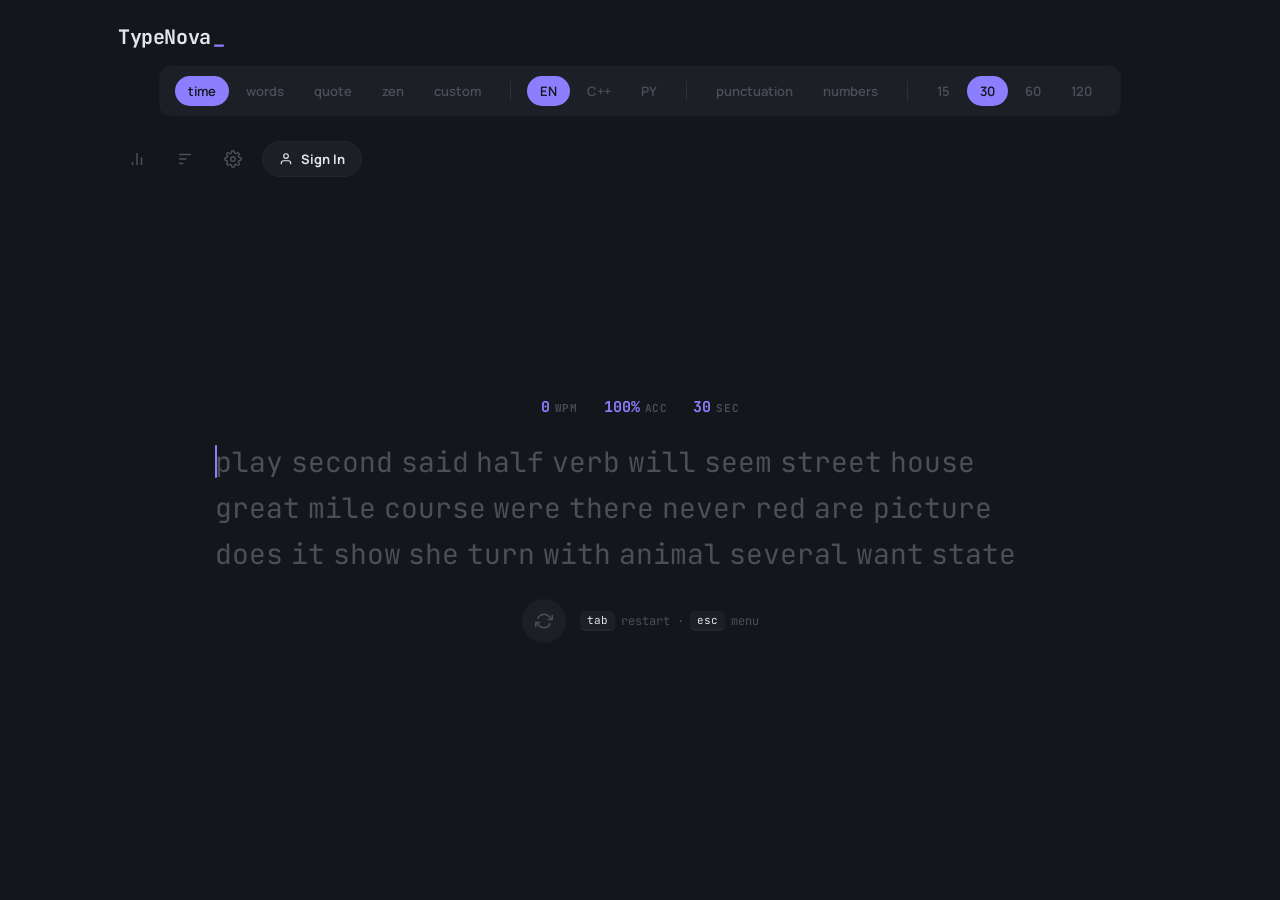
==== commit 755f4210: "Update typenova_pro.html" ====
--- a/typenova_pro.html
+++ b/typenova_pro.html
@@ -3,7 +3,7 @@
 <head>
 <meta charset="UTF-8">
 <meta name="viewport" content="width=device-width, initial-scale=1.0, viewport-fit=cover">
-<title>TypeNova Ultimate Edition</title>
+<title>TypeNova_ Ultimate Edition</title>
 <meta name="description" content="A fast, keyboard-first typing speed test with leaderboards, badges, and live stats.">
 <link rel="preconnect" href="https://fonts.googleapis.com">
 <link rel="preconnect" href="https://fonts.gstatic.com" crossorigin>
@@ -1159,4 +1159,4 @@
 })();
 </script>
 </body>
-</html>+</html>
